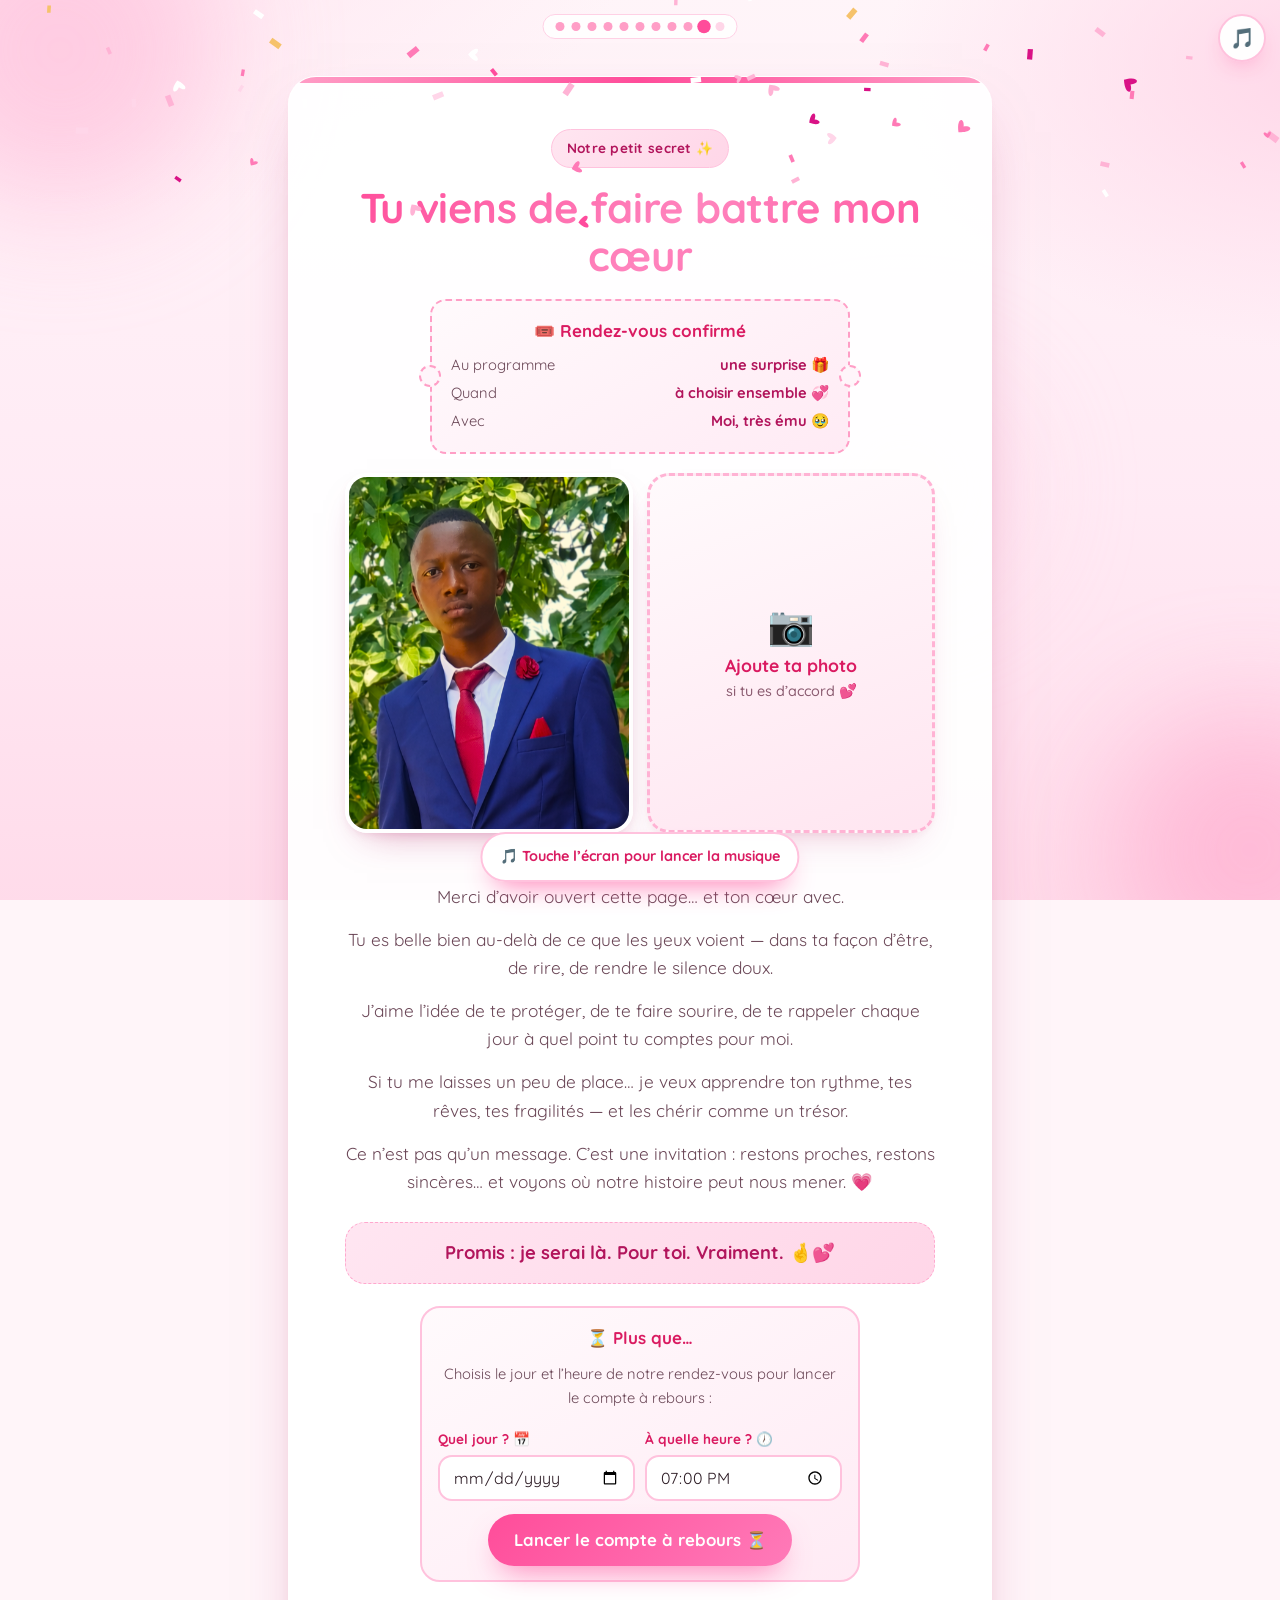
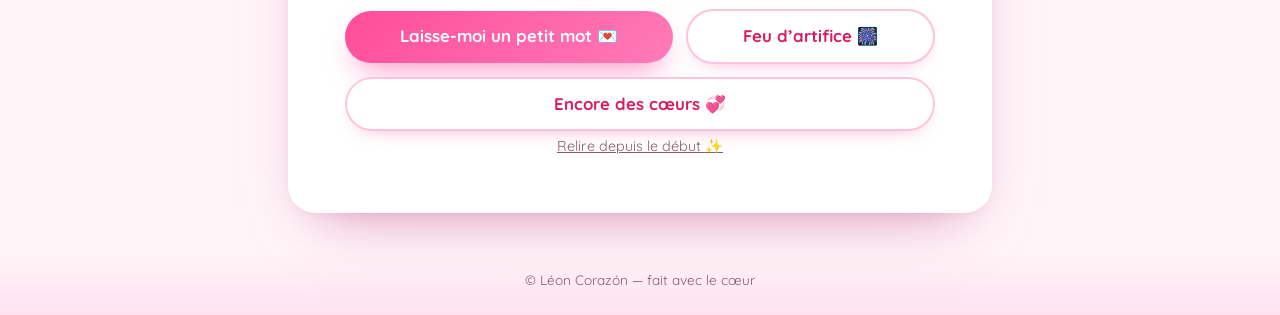
==== page10.html @ 274fb2fc "11 pages et animations" ====
<!DOCTYPE html>
<html lang="fr">

<head>
  <meta charset="UTF-8" />
  <meta name="viewport" content="width=device-width, initial-scale=1, viewport-fit=cover" />
  <meta name="theme-color" content="#ff4f9a" />
  <meta name="description" content="Merci d’être toi… et de me laisser te dire tout ça." />
  <title>Rien que pour toi</title>

  <link rel="icon"
    href="data:image/svg+xml,<svg xmlns=%22http://www.w3.org/2000/svg%22 viewBox=%220 0 100 100%22><text y=%22.9em%22 font-size=%2290%22>💗</text></svg>" />

  <link rel="preconnect" href="https://fonts.googleapis.com" />
  <link rel="preconnect" href="https://fonts.gstatic.com" crossorigin />
  <link href="https://fonts.googleapis.com/css2?family=Dancing+Script:wght@600;700&family=Quicksand:wght@400;500;600;700&display=swap"
    rel="stylesheet" />

  <link rel="stylesheet" href="css/style.css" />
  <script src="js/config.js"></script>
</head>

<body class="page page--final" data-page="final" data-step="10" data-steps="11" data-fx="balloons,petals">

  <audio id="pageMusic" src="assets/musique3.mp3" loop preload="auto"></audio>
  <button type="button" class="music-toggle" id="musicToggle" aria-pressed="false"
    aria-label="Activer la musique">🎵</button>

  <div class="bg-decor" aria-hidden="true">
    <span class="blob blob--1"></span>
    <span class="blob blob--2"></span>
    <span class="blob blob--3"></span>
  </div>

  <div class="hearts-layer" id="heartsLayer" aria-hidden="true"></div>

  <main class="stage">
    <section class="card card--final" aria-labelledby="main-title">

      <span class="badge">Notre petit secret ✨</span>

      <h1 class="title" id="main-title">Tu viens de faire battre mon cœur</h1>

      <div class="ticket reveal" aria-label="Récapitulatif de notre rendez-vous">
        <p class="ticket__head">🎟️ Rendez-vous confirmé</p>
        <p class="ticket__row"><span>Au programme</span><strong id="ticketKind">une surprise 🎁</strong></p>
        <p class="ticket__row"><span>Quand</span><strong id="ticketWhen">à choisir ensemble 💞</strong></p>
        <p class="ticket__row"><span>Avec</span><strong>Moi, très ému 🥹</strong></p>
      </div>

      <div class="photo-gallery">
        <img src="assets/photo.png" alt="Un souvenir de nous deux" class="photo" />

        <div class="photo-slot" id="herPhotoSlot">
          <img id="herPhotoPreview" class="photo photo-slot__preview" alt="Ta photo" hidden />
          <button type="button" class="photo-slot__btn" id="herPhotoLabel">
            <span class="photo-slot__icon" aria-hidden="true">📷</span>
            <span class="photo-slot__text">Ajoute ta photo</span>
            <span class="photo-slot__hint">si tu es d’accord 💕</span>
          </button>
          <button type="button" class="photo-slot__change" id="herPhotoChange" hidden>
            Changer la photo
          </button>
          <input type="file" id="herPhotoInput" class="photo-slot__input" accept="image/*"
            aria-label="Ajouter ta photo" />
        </div>
      </div>

      <p class="lead reveal">Merci d’avoir ouvert cette page… et ton cœur avec.</p>
      <p class="lead reveal">
        Tu es belle bien au-delà de ce que les yeux voient — dans ta façon d’être,
        de rire, de rendre le silence doux.
      </p>
      <p class="lead reveal">
        J’aime l’idée de te protéger, de te faire sourire, de te rappeler
        chaque jour à quel point tu comptes pour moi.
      </p>
      <p class="lead reveal">
        Si tu me laisses un peu de place… je veux apprendre ton rythme,
        tes rêves, tes fragilités — et les chérir comme un trésor.
      </p>
      <p class="lead reveal">
        Ce n’est pas qu’un message. C’est une invitation : restons proches,
        restons sincères… et voyons où notre histoire peut nous mener. 💗
      </p>

      <p class="promise reveal">Promis : je serai là. Pour toi. Vraiment. 🤞💕</p>

      <div class="countdown reveal" id="countdown" aria-label="Compte à rebours jusqu’à notre rendez-vous">
        <p class="countdown__title">⏳ Plus que…</p>
        <div class="countdown__grid" id="countdownGrid" hidden>
          <div class="countdown__cell"><strong id="cdDays">0</strong><span>jours</span></div>
          <div class="countdown__cell"><strong id="cdHours">0</strong><span>heures</span></div>
          <div class="countdown__cell"><strong id="cdMinutes">0</strong><span>minutes</span></div>
          <div class="countdown__cell"><strong id="cdSeconds">0</strong><span>secondes</span></div>
        </div>
        <p class="countdown__done" id="countdownDone" hidden>C’est aujourd’hui… 💞</p>
        <div class="countdown__setup" id="countdownSetup" hidden>
          <p>Choisis le jour et l’heure de notre rendez-vous pour lancer le compte à rebours :</p>
          <div class="poster__when">
            <label class="field"><span>Quel jour ? 📅</span><input type="date" id="cdDateInput" /></label>
            <label class="field"><span>À quelle heure ? 🕖</span><input type="time" id="cdTimeInput" value="19:00" /></label>
          </div>
          <button type="button" class="btn btn--primary" id="cdStart">Lancer le compte à rebours ⏳</button>
        </div>
        <button type="button" class="countdown__edit" id="cdEdit" hidden>Changer la date</button>
      </div>

      <div class="actions">
        <a class="btn btn--primary btn--pulse" href="page11.html">Laisse-moi un petit mot 💌</a>
        <button type="button" class="btn btn--ghost" id="fireworksBtn">Feu d’artifice 🎆</button>
        <button type="button" class="btn btn--ghost" id="moreLove">Encore des cœurs 💞</button>
      </div>
      <p class="lead"><a class="link-soft" href="index.html">Relire depuis le début ✨</a></p>

    </section>
  </main>

  <footer class="site-footer">
    <p>© Léon Corazón — fait avec le cœur</p>
  </footer>

  <div class="page-veil" aria-hidden="true"></div>

  <script src="js/script.js"></script>
</body>

</html>
---- css/style.css ----
/* ==========================================================================
   Mini-site de salutation romantique — feuille de style principale
   Thème : rose / pink 💗 — responsive mobile / tablette / PC
   ========================================================================== */

/* --------------------------------------------------------------------------
   1. Variables
   -------------------------------------------------------------------------- */

:root {
  --hue: 333;
  --pink: hsl(calc(var(--hue) + 1) 100% 65%);
  --pink-dark: hsl(calc(var(--hue) + 5) 78% 48%);
  --pink-deep: hsl(var(--hue) 79% 39%);
  --pink-light: hsl(calc(var(--hue) + 1) 100% 92%);
  --pink-soft: hsl(calc(var(--hue) + 3) 100% 98%);
  --white: #ffffff;

  --text: hsl(calc(var(--hue) - 3) 23% 14%);
  --text-soft: hsl(var(--hue) 20% 35%);
  --text-muted: hsl(var(--hue) 21% 45%);

  --radius-lg: 28px;
  --radius-md: 20px;
  --radius-pill: 999px;

  --shadow-card:
    0 26px 60px -30px hsl(calc(var(--hue) - 1) 64% 43% / 0.55),
    0 6px 20px -12px hsl(calc(var(--hue) - 1) 64% 43% / 0.22);
  --shadow-btn: 0 14px 30px -12px hsl(calc(var(--hue) + 1) 100% 65% / 0.75);
  --shadow-btn-hover: 0 20px 38px -14px hsl(calc(var(--hue) + 1) 100% 65% / 0.85);

  --font: "Quicksand", ui-rounded, "Segoe UI", system-ui, -apple-system,
    "Helvetica Neue", Arial, sans-serif;
}

/* --------------------------------------------------------------------------
   2. Remise à zéro
   -------------------------------------------------------------------------- */

*,
*::before,
*::after {
  box-sizing: border-box;
}

html {
  -webkit-text-size-adjust: 100%;
}

body {
  margin: 0;
  min-height: 100vh;
  min-height: 100dvh;
  display: flex;
  flex-direction: column;
  font-family: var(--font);
  font-size: 16px;
  line-height: 1.65;
  color: var(--text);
  background-color: var(--pink-soft);
  background-image:
    radial-gradient(900px 500px at 8% -10%, hsl(calc(var(--hue) + 1) 100% 95%) 0%, hsl(calc(var(--hue) + 1) 100% 95% / 0) 60%),
    radial-gradient(800px 480px at 105% 8%, hsl(calc(var(--hue) + 1) 100% 92%) 0%, hsl(calc(var(--hue) + 1) 100% 92% / 0) 58%),
    linear-gradient(180deg, hsl(calc(var(--hue) + 3) 100% 98%) 0%, hsl(calc(var(--hue) - 2) 100% 96%) 55%, hsl(calc(var(--hue) + 2) 100% 93%) 100%);
  background-attachment: fixed;
  overflow-x: hidden;
  -webkit-font-smoothing: antialiased;
  -moz-osx-font-smoothing: grayscale;
}

/* --------------------------------------------------------------------------
   3. Décor de fond (blobs roses flous)
   -------------------------------------------------------------------------- */

.bg-decor {
  position: fixed;
  inset: 0;
  z-index: 0;
  overflow: hidden;
  pointer-events: none;
}

.blob {
  position: absolute;
  border-radius: 50%;
  filter: blur(60px);
  opacity: 0.55;
}

.blob--1 {
  width: 320px;
  height: 320px;
  top: -110px;
  left: -100px;
  background: hsl(calc(var(--hue) + 1) 100% 85%);
  animation: blobFloat 15s ease-in-out infinite;
}

.blob--2 {
  width: 280px;
  height: 280px;
  right: -110px;
  bottom: -90px;
  background: hsl(calc(var(--hue) + 2) 100% 81%);
  animation: blobFloat 19s ease-in-out infinite reverse;
}

.blob--3 {
  width: 220px;
  height: 220px;
  top: 42%;
  left: 62%;
  background: hsl(calc(var(--hue) + 1) 100% 92%);
  animation: blobFloat 24s ease-in-out infinite;
}

@keyframes blobFloat {
  0%,
  100% {
    transform: translate3d(0, 0, 0) scale(1);
  }
  50% {
    transform: translate3d(24px, -34px, 0) scale(1.08);
  }
}

/* --------------------------------------------------------------------------
   4. Mise en page générale
   -------------------------------------------------------------------------- */

.stage {
  position: relative;
  z-index: 1;
  flex: 1 0 auto;
  width: 100%;
  max-width: 760px;
  margin: 0 auto;
  padding:
    clamp(18px, 4.5vw, 48px)
    clamp(14px, 4vw, 28px)
    clamp(20px, 4vw, 40px);
  display: flex;
  flex-direction: column;
  justify-content: center;
}

/* --------------------------------------------------------------------------
   5. Carte
   -------------------------------------------------------------------------- */

.card {
  position: relative;
  background: rgba(255, 255, 255, 0.94);
  border: 1px solid rgba(255, 255, 255, 0.9);
  border-radius: var(--radius-lg);
  box-shadow: var(--shadow-card);
  padding: clamp(22px, 5.5vw, 46px);
  text-align: center;
  animation: cardIn 0.75s cubic-bezier(0.22, 0.9, 0.28, 1) both;
  overflow: hidden;
}

.card::before {
  content: "";
  position: absolute;
  inset: 0 0 auto 0;
  height: 6px;
  background: linear-gradient(90deg, hsl(calc(var(--hue) + 2) 100% 81%), hsl(calc(var(--hue) + 1) 100% 65%) 50%, hsl(calc(var(--hue) + 2) 100% 81%));
}

@keyframes cardIn {
  from {
    opacity: 0;
    transform: translateY(26px) scale(0.97);
  }
  to {
    opacity: 1;
    transform: translateY(0) scale(1);
  }
}

/* --------------------------------------------------------------------------
   6. Typographie
   -------------------------------------------------------------------------- */

.badge {
  display: inline-flex;
  align-items: center;
  gap: 0.4rem;
  padding: 0.45rem 0.95rem;
  border-radius: var(--radius-pill);
  background: linear-gradient(135deg, hsl(calc(var(--hue) + 1) 100% 95%), hsl(calc(var(--hue) + 1) 100% 92%));
  border: 1px solid hsl(var(--hue) 100% 88%);
  color: var(--pink-deep);
  font-size: clamp(0.74rem, 2.4vw, 0.85rem);
  font-weight: 700;
  letter-spacing: 0.02em;
}

.title {
  margin: 1rem 0 0.75rem;
  font-size: clamp(1.65rem, 6.2vw, 2.6rem);
  line-height: 1.15;
  font-weight: 700;
  letter-spacing: -0.01em;
  color: var(--pink);
}

@supports ((-webkit-background-clip: text) or (background-clip: text)) {
  .title {
    background: linear-gradient(135deg, hsl(calc(var(--hue) + 1) 100% 65%) 0%, hsl(calc(var(--hue) - 1) 100% 76%) 55%, hsl(calc(var(--hue) + 1) 100% 65%) 100%);
    -webkit-background-clip: text;
    background-clip: text;
    -webkit-text-fill-color: transparent;
    color: transparent;
  }
}

.lead {
  margin: 0 0 0.9rem;
  font-size: clamp(0.98rem, 2.8vw, 1.08rem);
  color: var(--text-soft);
}

.lead:last-child {
  margin-bottom: 0;
}

.lead--strong {
  margin-top: 1.4rem;
  font-weight: 700;
  color: var(--pink-deep);
}

/* --------------------------------------------------------------------------
   7. Blocs de contenu (blague & excuses)
   -------------------------------------------------------------------------- */

.joke,
.apology {
  margin: 1.4rem 0 0;
  padding: clamp(16px, 4vw, 24px);
  border-radius: var(--radius-md);
  text-align: left;
}

.joke {
  background: linear-gradient(150deg, hsl(calc(var(--hue) + 1) 100% 99%), hsl(calc(var(--hue) - 1) 100% 97%));
  border: 1px dashed hsl(calc(var(--hue) + 1) 100% 85%);
}

.joke p,
.apology p {
  margin: 0 0 0.7rem;
  color: var(--text-soft);
  font-size: clamp(0.95rem, 2.7vw, 1.03rem);
}

.joke p:last-child,
.apology p:last-child {
  margin-bottom: 0;
}

.joke .punchline {
  font-weight: 700;
  color: var(--pink-dark);
}

.apology {
  background: linear-gradient(160deg, hsl(calc(var(--hue) + 1) 100% 99%), hsl(calc(var(--hue) - 1) 100% 97%));
  border: 1px solid hsl(var(--hue) 100% 93%);
}

.apology .apology__sorry {
  margin: 0.4rem 0 0.9rem;
  font-size: clamp(1.4rem, 6vw, 1.8rem);
  font-weight: 700;
  line-height: 1.2;
  text-align: center;
  color: var(--pink-dark);
}

.promise {
  margin: 1.6rem 0 0.4rem;
  padding: 0.9rem 1.1rem;
  border-radius: var(--radius-md);
  background: linear-gradient(135deg, hsl(calc(var(--hue) - 1) 100% 95%), hsl(calc(var(--hue) + 1) 100% 92%));
  border: 1px dashed hsl(calc(var(--hue) + 1) 100% 83%);
  color: var(--pink-deep);
  font-weight: 700;
  font-size: clamp(1rem, 3.4vw, 1.15rem);
}

/* --------------------------------------------------------------------------
   8. Boutons
   -------------------------------------------------------------------------- */

.actions {
  display: flex;
  flex-wrap: wrap;
  gap: 0.8rem;
  justify-content: center;
  align-items: center;
  margin-top: 1.7rem;
}

.btn {
  appearance: none;
  border: 0;
  cursor: pointer;
  font-family: inherit;
  font-weight: 700;
  font-size: clamp(0.98rem, 2.8vw, 1.05rem);
  line-height: 1.2;
  padding: 0.95rem 1.6rem;
  min-height: 52px;
  border-radius: var(--radius-pill);
  display: inline-flex;
  align-items: center;
  justify-content: center;
  gap: 0.5rem;
  text-align: center;
  text-decoration: none;
  transition:
    transform 0.25s ease,
    box-shadow 0.25s ease,
    background-color 0.25s ease,
    color 0.25s ease,
    border-color 0.25s ease;
  -webkit-tap-highlight-color: transparent;
  touch-action: manipulation;
}

.actions .btn {
  flex: 1 1 auto;
  min-width: 170px;
}

.btn--primary {
  background: linear-gradient(135deg, hsl(calc(var(--hue) + 1) 100% 65%), hsl(calc(var(--hue) - 1) 100% 74%));
  color: var(--white);
  box-shadow: var(--shadow-btn);
}

.btn--primary:hover,
.btn--primary:focus-visible {
  transform: translateY(-2px);
  box-shadow: var(--shadow-btn-hover);
}

.btn--primary:active {
  transform: translateY(1px) scale(0.98);
}

.btn--primary.is-success {
  background: linear-gradient(135deg, hsl(var(--hue) 100% 59%), hsl(var(--hue) 100% 72%));
  animation: successPop 0.55s cubic-bezier(0.34, 1.56, 0.64, 1);
}

@keyframes successPop {
  0% {
    transform: scale(1);
  }
  45% {
    transform: scale(1.12);
  }
  100% {
    transform: scale(1);
  }
}

.btn--ghost {
  background: var(--white);
  color: var(--pink-dark);
  border: 2px solid hsl(var(--hue) 100% 88%);
  box-shadow: 0 8px 22px -16px hsl(calc(var(--hue) + 1) 100% 65% / 0.9);
}

.btn--ghost:hover,
.btn--ghost:focus-visible {
  transform: translateY(-2px);
  border-color: var(--pink);
  background: hsl(calc(var(--hue) - 9) 100% 99%);
}

.btn--ghost:active {
  transform: translateY(1px) scale(0.98);
}

/* Bouton « Non » en fuite */
.btn--reject.is-floating {
  position: fixed;
  z-index: 90;
  margin: 0;
  max-width: calc(100vw - 28px);
  transition:
    left 0.34s cubic-bezier(0.34, 1.35, 0.5, 1),
    top 0.34s cubic-bezier(0.34, 1.35, 0.5, 1),
    transform 0.34s ease,
    opacity 0.3s ease,
    background-color 0.25s ease,
    border-color 0.25s ease,
    color 0.25s ease;
  will-change: left, top, transform;
}

/* Espaceur qui conserve la place du bouton « Non » */
.btn-spacer {
  display: block;
  flex: 0 0 auto;
  pointer-events: none;
}

/* Focus accessible */
:focus-visible {
  outline: 3px solid hsl(calc(var(--hue) + 1) 100% 65%);
  outline-offset: 3px;
}

/* --------------------------------------------------------------------------
   9. Message de retour (bouton Non)
   -------------------------------------------------------------------------- */

.feedback {
  margin: 1.1rem 0 0;
  min-height: 1.6em;
  font-weight: 700;
  font-size: clamp(0.95rem, 2.8vw, 1.05rem);
  color: var(--pink-dark);
  opacity: 0;
  transform: translateY(-6px);
  transition: opacity 0.32s ease, transform 0.32s ease;
}

.feedback.is-visible {
  opacity: 1;
  transform: translateY(0);
}

/* --------------------------------------------------------------------------
   10. Cœurs flottants
   -------------------------------------------------------------------------- */

.hearts-layer {
  position: fixed;
  inset: 0;
  z-index: 70;
  overflow: hidden;
  pointer-events: none;
}

.heart {
  position: absolute;
  bottom: -60px;
  line-height: 1;
  animation-name: heartRise;
  animation-timing-function: linear;
  animation-fill-mode: forwards;
  will-change: transform, opacity;
}

@keyframes heartRise {
  0% {
    opacity: 0;
    transform: translateY(0) scale(0.5) rotate(0deg);
  }
  12% {
    opacity: 1;
  }
  80% {
    opacity: 0.9;
  }
  100% {
    opacity: 0;
    transform: translateY(-112vh) scale(1.25) rotate(28deg);
  }
}

/* --------------------------------------------------------------------------
   11. Apparition progressive (page finale)
   -------------------------------------------------------------------------- */

.reveal {
  opacity: 0;
  animation: revealUp 0.75s cubic-bezier(0.22, 0.9, 0.28, 1) forwards;
}

@keyframes revealUp {
  from {
    opacity: 0;
    transform: translateY(16px);
  }
  to {
    opacity: 1;
    transform: translateY(0);
  }
}

/* --------------------------------------------------------------------------
   12. Voile de transition entre les pages
   -------------------------------------------------------------------------- */

.page-veil {
  position: fixed;
  inset: 0;
  z-index: 200;
  pointer-events: none;
  background: linear-gradient(180deg, hsl(calc(var(--hue) + 3) 100% 98%) 0%, hsl(calc(var(--hue) + 1) 100% 92%) 100%);
  opacity: 1;
  animation: veilOut 0.55s ease 0.05s forwards;
}

.page-veil.is-ready {
  animation: none;
  opacity: 0;
  transition: opacity 0.4s ease;
}

.page-veil.is-ready.is-active {
  opacity: 1;
}

@keyframes veilOut {
  from {
    opacity: 1;
  }
  to {
    opacity: 0;
  }
}

/* --------------------------------------------------------------------------
   13. Pied de page
   -------------------------------------------------------------------------- */

.site-footer {
  position: relative;
  z-index: 1;
  flex-shrink: 0;
  padding:
    1.1rem
    clamp(12px, 4vw, 24px)
    calc(1.5rem + env(safe-area-inset-bottom, 0px));
  text-align: center;
  font-size: clamp(0.68rem, 3vw, 0.85rem);
  line-height: 1.5;
  color: var(--text-muted);
  background: linear-gradient(180deg, hsl(calc(var(--hue) + 1) 100% 92% / 0) 0%, hsl(calc(var(--hue) + 1) 100% 92% / 0.65) 100%);
}

.site-footer p {
  margin: 0;
  overflow-wrap: break-word;
}

/* --------------------------------------------------------------------------
   14. Responsive
   -------------------------------------------------------------------------- */

@media (min-width: 768px) {
  body {
    font-size: 17px;
  }
}

@media (min-width: 1024px) {
  .card {
    padding: 52px 56px;
  }
}

@media (max-width: 380px) {
  .actions .btn {
    min-width: 100%;
    padding-left: 1rem;
    padding-right: 1rem;
  }
}

/* --------------------------------------------------------------------------
   15. Accessibilité : réduction des animations
   -------------------------------------------------------------------------- */

@media (prefers-reduced-motion: reduce) {
  *,
  *::before,
  *::after {
    animation-duration: 0.001ms !important;
    animation-iteration-count: 1 !important;
    transition-duration: 0.001ms !important;
    scroll-behavior: auto !important;
  }

  .reveal {
    opacity: 1;
  }
}
.photo {
    display: block;
    width: min(100%, 320px);
    margin: 0 auto 1.5rem;
    border-radius: 24px;
    box-shadow: 0 20px 40px -22px hsl(calc(var(--hue) - 1) 64% 43% / 0.6);
}
/* --------------------------------------------------------------------------
   16. Galerie de photos (page finale)
   -------------------------------------------------------------------------- */

.photo-gallery {
  display: grid;
  grid-template-columns: 1fr;
  gap: 14px;
  margin: 1.2rem 0 1.6rem;
  justify-items: center;
}

.photo {
  display: block;
  width: 100%;
  max-width: 320px;
  aspect-ratio: 4 / 5;
  object-fit: cover;
  border-radius: 22px;
  border: 4px solid var(--white);
  box-shadow:
    0 18px 36px -22px hsl(calc(var(--hue) - 1) 64% 43% / 0.55),
    0 4px 12px -6px hsl(calc(var(--hue) - 1) 64% 43% / 0.25);
  transition: transform 0.35s ease, box-shadow 0.35s ease;
}

.photo:hover {
  transform: translateY(-4px) scale(1.02);
  box-shadow:
    0 26px 48px -22px hsl(calc(var(--hue) - 1) 64% 43% / 0.65),
    0 6px 16px -6px hsl(calc(var(--hue) - 1) 64% 43% / 0.3);
}

/* Deux photos côte à côte sur écran moyen et plus */
@media (min-width: 560px) {
  .photo-gallery {
    grid-template-columns: 1fr 1fr;
  }
}

/* Sur petits mobiles, on réduit un peu la taille */
@media (max-width: 380px) {
  .photo {
    max-width: 260px;
    border-radius: 18px;
  }
}
/* --------------------------------------------------------------------------
   16. Bouton musique flottant (toutes les pages)
   -------------------------------------------------------------------------- */

.music-toggle {
  position: fixed;
  top: max(14px, env(safe-area-inset-top, 0px) + 8px);
  right: max(14px, env(safe-area-inset-right, 0px) + 8px);
  z-index: 100;

  width: 48px;
  height: 48px;
  min-width: 48px;
  min-height: 48px;
  padding: 0;

  border-radius: 50%;
  background: rgba(255, 255, 255, 0.95);
  border: 2px solid hsl(var(--hue) 100% 88%);
  color: var(--pink-dark);
  font-size: 1.25rem;
  line-height: 1;

  display: inline-flex;
  align-items: center;
  justify-content: center;

  cursor: pointer;
  box-shadow: 0 10px 24px -14px hsl(calc(var(--hue) + 1) 100% 65% / 0.9);
  transition:
    transform 0.25s ease,
    box-shadow 0.25s ease,
    background-color 0.25s ease,
    border-color 0.25s ease,
    color 0.25s ease;

  -webkit-tap-highlight-color: transparent;
  touch-action: manipulation;
}

.music-toggle:hover,
.music-toggle:focus-visible {
  transform: scale(1.08);
  box-shadow: 0 14px 28px -14px hsl(calc(var(--hue) + 1) 100% 65% / 1);
  background: #fff;
}

.music-toggle:active {
  transform: scale(0.96);
}

.music-toggle[aria-pressed="true"] {
  background: linear-gradient(135deg, hsl(calc(var(--hue) + 1) 100% 65%), hsl(calc(var(--hue) - 1) 100% 74%));
  border-color: hsl(calc(var(--hue) + 1) 100% 65%);
  color: #fff;
}

/* --------------------------------------------------------------------------
   17. Galerie de photos (page finale)
   -------------------------------------------------------------------------- */

.photo-gallery {
  display: grid;
  grid-template-columns: 1fr;
  gap: 14px;
  margin: 1.2rem 0 1.6rem;
  justify-items: center;
}

.photo {
  display: block;
  width: 100%;
  max-width: 320px;
  aspect-ratio: 4 / 5;
  object-fit: cover;
  border-radius: 22px;
  border: 4px solid var(--white);
  box-shadow:
    0 18px 36px -22px hsl(calc(var(--hue) - 1) 64% 43% / 0.55),
    0 4px 12px -6px hsl(calc(var(--hue) - 1) 64% 43% / 0.25);
  transition: transform 0.35s ease, box-shadow 0.35s ease;
}

.photo:hover {
  transform: translateY(-4px) scale(1.02);
  box-shadow:
    0 26px 48px -22px hsl(calc(var(--hue) - 1) 64% 43% / 0.65),
    0 6px 16px -6px hsl(calc(var(--hue) - 1) 64% 43% / 0.3);
}

@media (min-width: 560px) {
  .photo-gallery {
    grid-template-columns: 1fr 1fr;
  }
}

@media (max-width: 380px) {
  .photo {
    max-width: 260px;
    border-radius: 18px;
  }
}

/* --------------------------------------------------------------------------
   18. Emplacement pour sa photo (upload)
   -------------------------------------------------------------------------- */

.photo-slot {
  position: relative;
  width: 100%;
  max-width: 320px;
  aspect-ratio: 4 / 5;
  border-radius: 22px;
  border: 3px dashed hsl(calc(var(--hue) + 1) 100% 85%);
  background:
    linear-gradient(160deg, hsl(calc(var(--hue) + 1) 100% 99%) 0%, hsl(calc(var(--hue) + 1) 100% 95%) 100%);
  box-shadow:
    0 18px 36px -22px hsl(calc(var(--hue) - 1) 64% 43% / 0.35),
    0 4px 12px -6px hsl(calc(var(--hue) - 1) 64% 43% / 0.15);
  overflow: hidden;
  display: flex;
  align-items: center;
  justify-content: center;
  transition: border-color 0.3s ease, box-shadow 0.3s ease, transform 0.3s ease;
}

.photo-slot:hover {
  border-color: var(--pink);
  transform: translateY(-2px);
  box-shadow:
    0 22px 40px -22px hsl(calc(var(--hue) - 1) 64% 43% / 0.5),
    0 6px 14px -6px hsl(calc(var(--hue) - 1) 64% 43% / 0.22);
}

.photo-slot.has-photo {
  border-style: solid;
  border-width: 4px;
  border-color: var(--white);
  background: transparent;
}

.photo-slot.has-photo .photo-slot__btn {
  display: none;
}

.photo-slot__btn[hidden],
.photo-slot__change[hidden],
.photo-slot__preview[hidden] {
  display: none !important;
}

.photo-slot__input {
  position: absolute;
  inset: 0;
  z-index: 5;
  width: 100%;
  height: 100%;
  margin: 0;
  padding: 0;
  opacity: 0;
  cursor: pointer;
  border: 0;
  font-size: 0;
}

.photo-slot.has-photo .photo-slot__input {
  pointer-events: none;
}

.photo-slot__btn {
  display: flex;
  flex-direction: column;
  align-items: center;
  justify-content: center;
  gap: 0.35rem;
  width: 100%;
  height: 100%;
  padding: 1.25rem;
  margin: 0;
  border: 0;
  background: transparent;
  cursor: pointer;
  text-align: center;
  color: var(--pink-dark);
  font-family: var(--font);
  -webkit-tap-highlight-color: transparent;
  touch-action: manipulation;
  position: relative;
  z-index: 1;
}

.photo-slot__icon {
  font-size: clamp(1.8rem, 5vw, 2.4rem);
  line-height: 1;
  margin-bottom: 0.25rem;
}

.photo-slot__text {
  font-weight: 700;
  font-size: clamp(0.95rem, 2.8vw, 1.1rem);
}

.photo-slot__hint {
  font-size: clamp(0.78rem, 2.2vw, 0.9rem);
  color: var(--text-muted);
  font-weight: 500;
}

.photo-slot__preview {
  position: absolute;
  inset: 0;
  z-index: 2;
  width: 100%;
  height: 100%;
  max-width: none;
  border: none;
  border-radius: 0;
  box-shadow: none;
  object-fit: cover;
}

.photo-slot__preview:hover {
  transform: none;
  box-shadow: none;
}

.photo-slot__change {
  position: absolute;
  left: 50%;
  bottom: 12px;
  transform: translateX(-50%);
  z-index: 6;
  padding: 0.45rem 0.9rem;
  border: none;
  border-radius: var(--radius-pill);
  background: rgba(255, 255, 255, 0.94);
  color: var(--pink-dark);
  font-family: var(--font);
  font-size: 0.82rem;
  font-weight: 700;
  cursor: pointer;
  box-shadow: 0 8px 18px -10px hsl(calc(var(--hue) - 1) 64% 43% / 0.7);
  transition: background-color 0.2s ease, transform 0.2s ease;
  -webkit-tap-highlight-color: transparent;
  touch-action: manipulation;
}

.photo-slot__change:hover,
.photo-slot__change:focus-visible {
  background: #fff;
  transform: translateX(-50%) scale(1.04);
}

@media (max-width: 380px) {
  .photo-slot {
    max-width: 260px;
    border-radius: 18px;
  }
}

/* ==========================================================================
   ===  EXTENSIONS ROMANTIQUES  (pages 3 à 7 + animations globales)  ===
   ========================================================================== */

:root {
  --font-script: "Dancing Script", "Brush Script MT", "Segoe Script", cursive;
  --gold: #f6c26b;
}

[hidden] {
  display: none !important;
}

/* --------------------------------------------------------------------------
   19. Indicateur de progression (petits cœurs en haut)
   -------------------------------------------------------------------------- */

.steps {
  position: fixed;
  top: max(14px, env(safe-area-inset-top, 0px) + 8px);
  left: 50%;
  transform: translateX(-50%);
  z-index: 100;
  display: flex;
  gap: 7px;
  align-items: center;
  padding: 7px 12px;
  border-radius: var(--radius-pill);
  background: rgba(255, 255, 255, 0.85);
  border: 1px solid hsl(calc(var(--hue) + 1) 100% 91%);
  box-shadow: 0 8px 20px -14px hsl(calc(var(--hue) + 1) 100% 65% / 0.9);
  pointer-events: none;
}

.steps__dot {
  width: 9px;
  height: 9px;
  border-radius: 50%;
  background: hsl(calc(var(--hue) + 1) 100% 92%);
  transition: transform 0.3s ease, background-color 0.3s ease;
}

.steps__dot.is-done {
  background: hsl(calc(var(--hue) + 2) 100% 81%);
}

.steps__dot.is-current {
  background: var(--pink);
  transform: scale(1.5);
  animation: dotBeat 1.4s ease-in-out infinite;
}

@keyframes dotBeat {
  0%, 100% { box-shadow: 0 0 0 0 hsl(calc(var(--hue) + 1) 100% 65% / 0.55); }
  50% { box-shadow: 0 0 0 6px hsl(calc(var(--hue) + 1) 100% 65% / 0); }
}

/* --------------------------------------------------------------------------
   20. Effets d’ambiance : pétales, étoiles, lucioles, ballons, étincelles
   -------------------------------------------------------------------------- */

.fx-layer {
  position: fixed;
  inset: 0;
  z-index: 60;
  overflow: hidden;
  pointer-events: none;
}

/* Pétales de rose */
.petal {
  position: absolute;
  top: -40px;
  width: var(--s, 14px);
  height: calc(var(--s, 14px) * 1.25);
  border-radius: 150% 0 150% 0;
  background: linear-gradient(135deg, hsl(calc(var(--hue) - 1) 100% 74%) 0%, hsl(var(--hue) 100% 59%) 100%);
  opacity: 0;
  animation: petalFall var(--d, 9s) linear forwards;
  will-change: transform, opacity;
}

@keyframes petalFall {
  0% {
    opacity: 0;
    transform: translate3d(0, 0, 0) rotate(0deg) rotateY(0deg);
  }
  10% { opacity: 0.9; }
  50% {
    transform: translate3d(calc(var(--x, 60px) * 0.5), 55vh, 0) rotate(180deg) rotateY(180deg);
  }
  90% { opacity: 0.8; }
  100% {
    opacity: 0;
    transform: translate3d(var(--x, 60px), 108vh, 0) rotate(380deg) rotateY(360deg);
  }
}

/* Étoiles scintillantes */
.star {
  position: absolute;
  color: var(--c, hsl(calc(var(--hue) + 1) 100% 85%));
  font-size: var(--s, 14px);
  line-height: 1;
  opacity: 0;
  animation: twinkle var(--d, 3s) ease-in-out var(--delay, 0s) infinite;
  text-shadow: 0 0 8px currentColor;
}

@keyframes twinkle {
  0%, 100% { opacity: 0; transform: scale(0.4) rotate(0deg); }
  50% { opacity: 0.95; transform: scale(1.1) rotate(35deg); }
}

.shooting-star {
  position: absolute;
  top: var(--y, 10vh);
  left: var(--x, 70vw);
  width: 110px;
  height: 2px;
  border-radius: 2px;
  background: linear-gradient(90deg, rgba(255, 255, 255, 0), #fff 40%, hsl(calc(var(--hue) + 2) 100% 81%));
  box-shadow: 0 0 10px 2px hsl(calc(var(--hue) + 2) 100% 81% / 0.8);
  opacity: 0;
  transform: rotate(-30deg);
  animation: shoot 1.3s ease-out forwards;
}

@keyframes shoot {
  0% { opacity: 0; transform: translate(0, 0) rotate(-30deg); }
  15% { opacity: 1; }
  100% { opacity: 0; transform: translate(-260px, 150px) rotate(-30deg); }
}

/* Lucioles */
.firefly {
  position: absolute;
  left: var(--x, 50vw);
  top: var(--y, 50vh);
  width: var(--s, 7px);
  height: var(--s, 7px);
  border-radius: 50%;
  background: radial-gradient(circle, #fff7c2 0%, #ffd27a 45%, rgba(255, 210, 122, 0) 72%);
  box-shadow: 0 0 14px 5px rgba(255, 196, 96, 0.55);
  opacity: 0;
  animation:
    fireflyDrift var(--d, 12s) ease-in-out var(--delay, 0s) infinite,
    fireflyBlink 3.2s ease-in-out var(--delay, 0s) infinite;
}

@keyframes fireflyDrift {
  0%, 100% { transform: translate(0, 0); }
  25% { transform: translate(var(--dx, 40px), calc(var(--dy, -40px) * 0.5)); }
  50% { transform: translate(calc(var(--dx, 40px) * -0.6), var(--dy, -40px)); }
  75% { transform: translate(calc(var(--dx, 40px) * 0.4), calc(var(--dy, -40px) * -0.4)); }
}

@keyframes fireflyBlink {
  0%, 100% { opacity: 0; }
  40%, 60% { opacity: 1; }
}

/* Ballons qui montent */
.balloon {
  position: absolute;
  bottom: -90px;
  line-height: 1;
  opacity: 0;
  animation: balloonUp var(--d, 12s) ease-in forwards;
  will-change: transform, opacity;
}

@keyframes balloonUp {
  0% { opacity: 0; transform: translate3d(0, 0, 0) rotate(-4deg); }
  8% { opacity: 1; }
  25% { transform: translate3d(22px, -30vh, 0) rotate(5deg); }
  50% { transform: translate3d(-22px, -62vh, 0) rotate(-5deg); }
  75% { transform: translate3d(22px, -92vh, 0) rotate(5deg); }
  100% { opacity: 0.9; transform: translate3d(0, -125vh, 0) rotate(-3deg); }
}

/* Étincelles du curseur + mini-cœurs au clic (créés en JS) */
.sparkle,
.burst-bit {
  position: fixed;
  z-index: 150;
  pointer-events: none;
  line-height: 1;
  will-change: transform, opacity;
  user-select: none;
}

.sparkle {
  color: hsl(calc(var(--hue) - 1) 100% 74%);
  text-shadow: 0 0 8px hsl(calc(var(--hue) - 1) 100% 74% / 0.9);
}

/* --------------------------------------------------------------------------
   21. Page 1 — cœur battant
   -------------------------------------------------------------------------- */

.emblem {
  position: relative;
  width: 86px;
  height: 86px;
  margin: 0 auto 0.6rem;
  display: grid;
  place-items: center;
}

.emblem__heart {
  position: relative;
  z-index: 2;
  font-size: 2.6rem;
  line-height: 1;
  animation: heartbeat 1.35s ease-in-out infinite;
  filter: drop-shadow(0 8px 12px hsl(calc(var(--hue) + 1) 100% 65% / 0.45));
}

.emblem__ring {
  position: absolute;
  inset: 12px;
  border-radius: 50%;
  border: 2px solid hsl(calc(var(--hue) + 1) 100% 65% / 0.55);
  animation: ringOut 2.7s ease-out infinite;
}

.emblem__ring--2 {
  animation-delay: 1.35s;
}

@keyframes heartbeat {
  0%, 100% { transform: scale(1); }
  14% { transform: scale(1.22); }
  28% { transform: scale(1); }
  42% { transform: scale(1.14); }
  70% { transform: scale(1); }
}

@keyframes ringOut {
  0% { transform: scale(0.6); opacity: 0.9; }
  100% { transform: scale(1.7); opacity: 0; }
}

/* Bouton principal qui « bat » doucement */
.btn--pulse {
  animation: btnBeat 2s ease-in-out infinite;
}

.btn--pulse:hover,
.btn--pulse:focus-visible {
  animation: none;
}

@keyframes btnBeat {
  0%, 100% { box-shadow: var(--shadow-btn), 0 0 0 0 hsl(calc(var(--hue) + 1) 100% 65% / 0.45); }
  50% { box-shadow: var(--shadow-btn), 0 0 0 12px hsl(calc(var(--hue) + 1) 100% 65% / 0); }
}

/* --------------------------------------------------------------------------
   22. Page 3 — cartes à retourner
   -------------------------------------------------------------------------- */

.flip-grid {
  display: grid;
  grid-template-columns: repeat(2, minmax(0, 1fr));
  gap: clamp(10px, 3vw, 18px);
  margin: 1.4rem 0 1.2rem;
}

@media (min-width: 640px) {
  .flip-grid {
    grid-template-columns: repeat(3, minmax(0, 1fr));
  }
}

.flip {
  appearance: none;
  border: 0;
  padding: 0;
  background: none;
  font-family: inherit;
  cursor: pointer;
  perspective: 900px;
  min-height: clamp(168px, 38vw, 200px);
  opacity: 0;
  animation: revealUp 0.7s cubic-bezier(0.22, 0.9, 0.28, 1) forwards;
  animation-delay: calc(0.25s + var(--i, 0) * 0.12s);
  -webkit-tap-highlight-color: transparent;
  touch-action: manipulation;
}

.flip__inner {
  position: relative;
  display: block;
  width: 100%;
  height: 100%;
  min-height: inherit;
  transform-style: preserve-3d;
  transition: transform 0.75s cubic-bezier(0.3, 1.2, 0.4, 1);
}

.flip.is-flipped .flip__inner {
  transform: rotateY(180deg);
}

.flip:hover .flip__inner {
  transform: translateY(-4px);
}

.flip.is-flipped:hover .flip__inner {
  transform: rotateY(180deg) translateY(-4px);
}

.flip__face {
  position: absolute;
  inset: 0;
  display: flex;
  flex-direction: column;
  align-items: center;
  justify-content: center;
  gap: 0.35rem;
  padding: 0.9rem;
  border-radius: var(--radius-md);
  -webkit-backface-visibility: hidden;
  backface-visibility: hidden;
  text-align: center;
  box-shadow: 0 16px 30px -20px hsl(calc(var(--hue) - 1) 64% 43% / 0.7);
}

.flip__front {
  background: linear-gradient(150deg, hsl(calc(var(--hue) + 1) 100% 99%) 0%, hsl(calc(var(--hue) - 1) 100% 95%) 100%);
  border: 2px solid hsl(var(--hue) 100% 88%);
  color: var(--pink-dark);
}

.flip__back {
  transform: rotateY(180deg);
  background: linear-gradient(150deg, hsl(calc(var(--hue) + 1) 100% 68%) 0%, hsl(var(--hue) 100% 77%) 100%);
  color: #fff;
  border: 2px solid hsl(calc(var(--hue) + 2) 100% 81%);
}

.flip__emoji {
  font-size: clamp(2rem, 8vw, 2.7rem);
  line-height: 1;
  animation: floaty 3s ease-in-out infinite;
}

.flip:nth-child(even) .flip__emoji {
  animation-delay: 1.2s;
}

@keyframes floaty {
  0%, 100% { transform: translateY(0); }
  50% { transform: translateY(-6px); }
}

.flip__label {
  font-weight: 700;
  font-size: clamp(1rem, 3.4vw, 1.15rem);
}

.flip__tap {
  font-size: 0.74rem;
  color: var(--text-muted);
  font-weight: 500;
}

.flip__title {
  font-weight: 700;
  font-size: clamp(0.95rem, 3vw, 1.05rem);
}

.flip__text {
  font-size: clamp(0.8rem, 2.6vw, 0.9rem);
  line-height: 1.45;
  font-weight: 500;
}

.progress {
  height: 8px;
  width: min(100%, 320px);
  margin: 0.4rem auto 0;
  border-radius: var(--radius-pill);
  background: hsl(calc(var(--hue) - 1) 100% 95%);
  overflow: hidden;
}

.progress__bar {
  display: block;
  height: 100%;
  width: 0;
  border-radius: inherit;
  background: linear-gradient(90deg, hsl(calc(var(--hue) + 2) 100% 81%), hsl(calc(var(--hue) + 1) 100% 65%));
  transition: width 0.5s cubic-bezier(0.3, 1.2, 0.4, 1);
}

.progress__text {
  margin: 0.6rem 0 0;
  font-size: 0.9rem;
  font-weight: 700;
  color: var(--text-muted);
}

#reasonNext:not([hidden]),
#letterNext:not([hidden]) {
  animation: revealUp 0.7s cubic-bezier(0.22, 0.9, 0.28, 1) both;
}

/* --------------------------------------------------------------------------
   23. Page 4 — enveloppe + lettre qui s’écrit
   -------------------------------------------------------------------------- */

.env-wrap {
  margin: 0.6rem auto 0.4rem;
  padding-top: 70px;
  max-height: 440px;
  overflow: visible;
  transition: opacity 0.6s ease, max-height 0.8s ease, margin 0.8s ease, padding 0.8s ease, transform 0.8s ease;
}

.env-wrap.is-gone {
  opacity: 0;
  max-height: 0;
  margin: 0;
  padding-top: 0;
  transform: scale(0.85);
  pointer-events: none;
}

.env {
  position: relative;
  display: block;
  width: min(320px, 82vw);
  aspect-ratio: 3 / 2;
  margin: 0 auto;
  padding: 0;
  border: 0;
  background: none;
  cursor: pointer;
  perspective: 900px;
  animation: envBob 3.2s ease-in-out infinite;
  -webkit-tap-highlight-color: transparent;
  filter: drop-shadow(0 18px 18px hsl(calc(var(--hue) - 1) 64% 43% / 0.3));
}

.env.is-open {
  animation: none;
  cursor: default;
  transform: translateY(58px);
  transition: transform 0.5s ease;
}

.env-wrap.is-opening .env-hint {
  opacity: 0;
  animation: none;
  transition: opacity 0.2s ease;
}

@keyframes envBob {
  0%, 100% { transform: translateY(0) rotate(-1deg); }
  50% { transform: translateY(-8px) rotate(1deg); }
}

.env > span {
  position: absolute;
  display: block;
}

.env__back {
  inset: 0;
  background: hsl(calc(var(--hue) + 2) 100% 78%);
  border-radius: 10px;
}

.env__paper {
  z-index: 2;
  left: 7%;
  right: 7%;
  top: 8%;
  height: 84%;
  background:
    repeating-linear-gradient(180deg, transparent 0 17px, hsl(var(--hue) 100% 94%) 17px 18px),
    #fffdf8;
  border-radius: 6px;
  transition: transform 1s cubic-bezier(0.3, 0.8, 0.3, 1) 0.45s;
}

.env__left,
.env__right,
.env__bottom {
  z-index: 3;
  inset: 0;
}

.env__left {
  background: hsl(calc(var(--hue) + 3) 100% 73%);
  clip-path: polygon(0 0, 52% 52%, 0 100%);
  border-radius: 10px 0 0 10px;
}

.env__right {
  background: hsl(calc(var(--hue) + 3) 100% 73%);
  clip-path: polygon(100% 0, 48% 52%, 100% 100%);
  border-radius: 0 10px 10px 0;
}

.env__bottom {
  background: hsl(calc(var(--hue) + 3) 100% 68%);
  clip-path: polygon(0 100%, 50% 42%, 100% 100%);
  border-radius: 0 0 10px 10px;
}

.env__flap {
  z-index: 4;
  left: 0;
  right: 0;
  top: 0;
  height: 58%;
  background: hsl(var(--hue) 100% 81%);
  clip-path: polygon(0 0, 100% 0, 50% 100%);
  transform-origin: top center;
  transition: transform 0.7s ease, z-index 0s linear 0.3s;
}

.env__seal {
  z-index: 5;
  left: 50%;
  top: 50%;
  font-size: 2.1rem;
  line-height: 1;
  transform: translate(-50%, -50%);
  animation: heartbeat 1.4s ease-in-out infinite;
  transition: opacity 0.3s ease;
}

.env.is-open .env__flap {
  transform: rotateX(180deg);
  z-index: 1;
}

.env.is-open .env__paper {
  transform: translateY(-46%);
}

.env.is-open .env__seal {
  opacity: 0;
}

.env-hint {
  margin: 1.1rem 0 0;
  font-weight: 700;
  color: var(--pink-dark);
  animation: floaty 2.4s ease-in-out infinite;
}

/* La lettre */
.letter {
  position: relative;
  margin: 1.5rem auto 0;
  max-width: 560px;
  padding: clamp(20px, 5vw, 34px) clamp(18px, 5vw, 36px);
  text-align: left;
  border-radius: 6px;
  background:
    repeating-linear-gradient(180deg, transparent 0 31px, hsl(var(--hue) 100% 94%) 31px 32px),
    #fffdf8;
  box-shadow:
    0 22px 40px -24px hsl(calc(var(--hue) - 1) 64% 43% / 0.55),
    0 2px 0 #fff inset;
  border-left: 4px solid hsl(var(--hue) 100% 88%);
  cursor: pointer;
  animation: letterIn 0.9s cubic-bezier(0.22, 0.9, 0.28, 1) both;
}

@keyframes letterIn {
  from { opacity: 0; transform: translateY(40px) rotate(-2deg) scale(0.92); }
  to { opacity: 1; transform: translateY(0) rotate(0) scale(1); }
}

.letter__to {
  margin: 0 0 0.6rem;
  font-family: var(--font-script);
  font-size: clamp(1.7rem, 6vw, 2.2rem);
  font-weight: 700;
  line-height: 1.2;
  color: var(--pink-dark);
}

.letter__body p {
  margin: 0 0 0.9rem;
  font-family: var(--font-script);
  font-size: clamp(1.3rem, 4.6vw, 1.6rem);
  line-height: 1.5;
  color: hsl(calc(var(--hue) - 2) 28% 28%);
}

.letter__body .caret::after {
  content: "";
  display: inline-block;
  width: 2px;
  height: 1.05em;
  margin-left: 3px;
  vertical-align: -0.12em;
  background: var(--pink);
  animation: caretBlink 0.8s steps(1) infinite;
}

@keyframes caretBlink {
  50% { opacity: 0; }
}

.letter__sign {
  margin: 0.4rem 0 0;
  text-align: right;
  font-family: var(--font-script);
  font-size: clamp(1.4rem, 5vw, 1.8rem);
  line-height: 1.35;
  color: var(--pink-dark);
  animation: revealUp 0.8s ease both;
}

.letter__skip {
  margin: 0.6rem 0 0;
  text-align: center;
  font-size: 0.75rem;
  color: var(--text-muted);
}

/* --------------------------------------------------------------------------
   24. Page 5 — polaroïds suspendus + visionneuse
   -------------------------------------------------------------------------- */

.polaroids {
  display: flex;
  flex-wrap: wrap;
  justify-content: center;
  gap: clamp(16px, 3vw, 22px);
  margin: 1.6rem 0 1.4rem;
  padding-top: 14px;
}

.polaroid {
  position: relative;
  width: min(180px, 70vw);
  margin: 0;
  padding: 10px 10px 8px;
  background: #fff;
  border-radius: 6px;
  box-shadow:
    0 20px 34px -18px hsl(calc(var(--hue) - 1) 64% 43% / 0.6),
    0 4px 10px -4px rgba(0, 0, 0, 0.12);
  cursor: zoom-in;
  transform-origin: 50% 0;
  opacity: 0;
  animation:
    polaroidDrop 1s cubic-bezier(0.3, 1.4, 0.5, 1) var(--delay, 0s) forwards,
    polaroidSway 5.5s ease-in-out calc(var(--delay, 0s) + 1s) infinite;
  transition: box-shadow 0.3s ease;
  -webkit-tap-highlight-color: transparent;
}

.polaroid:hover,
.polaroid:focus-visible {
  animation-play-state: running, paused;
  box-shadow:
    0 28px 44px -18px hsl(calc(var(--hue) - 1) 64% 43% / 0.75),
    0 4px 10px -4px rgba(0, 0, 0, 0.14);
}

.polaroid img {
  display: block;
  width: 100%;
  aspect-ratio: 4 / 5;
  object-fit: cover;
  object-position: 50% 22%;
  border-radius: 3px;
  background: hsl(calc(var(--hue) - 1) 100% 95%);
}

.polaroid figcaption {
  margin-top: 8px;
  text-align: center;
  font-family: var(--font-script);
  font-size: 1.15rem;
  line-height: 1.2;
  color: hsl(calc(var(--hue) - 2) 28% 28%);
}

.polaroid__pin {
  position: absolute;
  top: -12px;
  left: 50%;
  width: 16px;
  height: 16px;
  margin-left: -8px;
  border-radius: 50%;
  background: radial-gradient(circle at 35% 30%, hsl(calc(var(--hue) + 2) 100% 81%), hsl(calc(var(--hue) + 5) 78% 48%));
  box-shadow: 0 3px 5px rgba(0, 0, 0, 0.3);
}

@keyframes polaroidDrop {
  0% { opacity: 0; transform: translateY(-140px) rotate(calc(var(--r, 0deg) * -3)); }
  60% { opacity: 1; }
  100% { opacity: 1; transform: translateY(0) rotate(var(--r, 0deg)); }
}

@keyframes polaroidSway {
  0%, 100% { opacity: 1; transform: rotate(var(--r, 0deg)); }
  50% { opacity: 1; transform: rotate(calc(var(--r, 0deg) * -0.6)); }
}

.lightbox {
  position: fixed;
  inset: 0;
  z-index: 300;
  display: flex;
  flex-direction: column;
  align-items: center;
  justify-content: center;
  gap: 14px;
  padding: 24px;
  background: hsl(calc(var(--hue) - 3) 71% 14% / 0.78);
  -webkit-backdrop-filter: blur(6px);
  backdrop-filter: blur(6px);
  cursor: zoom-out;
  animation: fadeIn 0.3s ease both;
}

.lightbox img {
  max-width: min(92vw, 560px);
  max-height: 72vh;
  border: 8px solid #fff;
  border-bottom-width: 14px;
  border-radius: 6px;
  box-shadow: 0 30px 60px -20px rgba(0, 0, 0, 0.6);
  animation: popIn 0.45s cubic-bezier(0.3, 1.4, 0.5, 1) both;
}

.lightbox p {
  margin: 0;
  max-width: 90vw;
  text-align: center;
  font-family: var(--font-script);
  font-size: 1.7rem;
  color: #fff;
}

@keyframes fadeIn {
  from { opacity: 0; }
  to { opacity: 1; }
}

@keyframes popIn {
  from { opacity: 0; transform: scale(0.8) rotate(-3deg); }
  to { opacity: 1; transform: scale(1) rotate(0); }
}

/* --------------------------------------------------------------------------
   25. Page 6 — l’AFFICHE de demande de rendez-vous
   -------------------------------------------------------------------------- */

.poster {
  position: relative;
  padding: clamp(30px, 6vw, 52px) clamp(18px, 5vw, 46px) clamp(22px, 5vw, 36px);
  text-align: center;
  border-radius: 10px;
  background:
    radial-gradient(circle at 15% 10%, hsl(calc(var(--hue) + 1) 100% 92% / 0.55), transparent 45%),
    radial-gradient(circle at 90% 95%, hsl(var(--hue) 100% 88% / 0.5), transparent 45%),
    #fffaf3;
  border: 3px solid hsl(calc(var(--hue) - 1) 100% 74%);
  outline: 2px dashed hsl(calc(var(--hue) + 1) 100% 85%);
  outline-offset: -14px;
  box-shadow: var(--shadow-card);
  animation: posterIn 1s cubic-bezier(0.3, 1.3, 0.5, 1) both;
  overflow: hidden;
}

@keyframes posterIn {
  0% { opacity: 0; transform: translateY(-60px) rotate(-3deg) scale(0.92); }
  100% { opacity: 1; transform: translateY(0) rotate(0) scale(1); }
}

.poster__tape {
  position: absolute;
  top: 8px;
  width: 78px;
  height: 22px;
  background: rgba(255, 214, 120, 0.7);
  border: 1px solid rgba(255, 190, 80, 0.5);
}

.poster__tape--l { left: -18px; transform: rotate(-35deg); }
.poster__tape--r { right: -18px; transform: rotate(35deg); }

.poster__ribbon {
  position: absolute;
  top: 26px;
  left: -46px;
  width: 170px;
  padding: 4px 0;
  transform: rotate(-38deg);
  background: linear-gradient(135deg, hsl(calc(var(--hue) + 1) 100% 65%), hsl(calc(var(--hue) - 1) 100% 74%));
  color: #fff;
  font-size: 0.72rem;
  font-weight: 700;
  letter-spacing: 0.22em;
  text-transform: uppercase;
  box-shadow: 0 6px 12px -6px hsl(calc(var(--hue) - 1) 64% 43% / 0.8);
}

.poster__stamp {
  position: absolute;
  top: 16px;
  right: 14px;
  padding: 6px 10px;
  transform: rotate(12deg);
  border: 3px double var(--pink-dark);
  border-radius: 10px;
  color: var(--pink-dark);
  font-size: 0.7rem;
  font-weight: 700;
  line-height: 1.2;
  letter-spacing: 0.08em;
  text-transform: uppercase;
  opacity: 0.85;
  animation: stampIn 0.5s cubic-bezier(0.3, 1.6, 0.5, 1) 1s both;
}

@keyframes stampIn {
  from { opacity: 0; transform: rotate(12deg) scale(2.2); }
  to { opacity: 0.85; transform: rotate(12deg) scale(1); }
}

.poster__kicker {
  margin: 1.4rem 0 0;
  font-size: clamp(0.78rem, 2.6vw, 0.92rem);
  font-weight: 700;
  letter-spacing: 0.14em;
  text-transform: uppercase;
  color: var(--pink-dark);
}

.poster__title {
  margin: 0.4rem 0 0;
  font-family: var(--font-script);
  font-size: clamp(2.4rem, 11vw, 4.2rem);
  line-height: 1.02;
  font-weight: 700;
  color: var(--pink-deep);
  text-shadow: 0 3px 0 hsl(calc(var(--hue) + 1) 100% 92%);
}

.poster__title em {
  font-style: normal;
  background: linear-gradient(100deg, hsl(var(--hue) 100% 59%) 20%, hsl(var(--hue) 100% 85%) 45%, hsl(var(--hue) 100% 59%) 70%);
  background-size: 220% 100%;
  -webkit-background-clip: text;
  background-clip: text;
  -webkit-text-fill-color: transparent;
  color: transparent;
  text-shadow: none;
  animation: shimmer 3.5s linear infinite;
}

@keyframes shimmer {
  to { background-position: -220% 0; }
}

.poster__divider {
  display: flex;
  justify-content: center;
  gap: 0.8rem;
  margin: 0.8rem 0 0.4rem;
  color: var(--pink);
}

.poster__divider span:nth-child(2) {
  animation: heartbeat 1.4s ease-in-out infinite;
}

.poster__text {
  max-width: 460px;
  margin: 0 auto;
  color: var(--text-soft);
  font-size: clamp(0.95rem, 2.8vw, 1.05rem);
}

.poster__choices {
  margin: 1.2rem 0 0;
  padding: 0;
  border: 0;
  min-width: 0;
}

.poster__choices legend {
  width: 100%;
  margin: 0 0 0.6rem;
  padding: 0;
  font-weight: 700;
  color: var(--pink-dark);
}

.poster__choices legend small {
  font-weight: 500;
  color: var(--text-muted);
}

.chips {
  display: flex;
  flex-wrap: wrap;
  justify-content: center;
  gap: 8px;
}

.chip {
  position: relative;
  cursor: pointer;
}

.chip input {
  position: absolute;
  opacity: 0;
  inset: 0;
  width: 100%;
  height: 100%;
  margin: 0;
  cursor: pointer;
}

.chip > span {
  display: inline-flex;
  align-items: center;
  gap: 0.35rem;
  padding: 0.55rem 0.9rem;
  border-radius: var(--radius-pill);
  background: #fff;
  border: 2px solid hsl(var(--hue) 100% 88%);
  color: var(--pink-dark);
  font-size: clamp(0.82rem, 2.6vw, 0.92rem);
  font-weight: 700;
  transition: transform 0.2s ease, background-color 0.2s ease, color 0.2s ease, border-color 0.2s ease;
}

.chip:hover > span {
  transform: translateY(-2px);
  border-color: var(--pink);
}

.chip input:checked + span {
  background: linear-gradient(135deg, hsl(calc(var(--hue) + 1) 100% 65%), hsl(calc(var(--hue) - 1) 100% 74%));
  border-color: hsl(calc(var(--hue) + 1) 100% 65%);
  color: #fff;
  transform: scale(1.05);
  box-shadow: 0 10px 18px -10px hsl(calc(var(--hue) + 1) 100% 65% / 0.9);
}

.chip input:focus-visible + span {
  outline: 3px solid hsl(calc(var(--hue) + 1) 100% 65%);
  outline-offset: 3px;
}

.poster__when {
  display: grid;
  grid-template-columns: 1fr 1fr;
  gap: 10px;
  margin: 1.1rem auto 0;
  max-width: 420px;
}

@media (max-width: 420px) {
  .poster__when {
    grid-template-columns: 1fr;
  }
}

.field {
  display: flex;
  flex-direction: column;
  gap: 0.3rem;
  text-align: left;
  font-size: 0.85rem;
  font-weight: 700;
  color: var(--pink-dark);
}

.field input {
  width: 100%;
  min-height: 46px;
  padding: 0.5rem 0.8rem;
  border-radius: 14px;
  border: 2px solid hsl(var(--hue) 100% 88%);
  background: #fff;
  color: var(--text);
  font-family: inherit;
  font-size: 1rem;
}

.field input:focus {
  outline: none;
  border-color: var(--pink);
  box-shadow: 0 0 0 4px hsl(calc(var(--hue) + 1) 100% 65% / 0.18);
}

.poster__ask {
  margin: 1.5rem 0 0;
  font-family: var(--font-script);
  font-size: clamp(1.5rem, 6vw, 2rem);
  font-weight: 700;
  line-height: 1.2;
  color: var(--pink-deep);
}

.poster__fine {
  margin: 0.4rem 0 0;
  font-size: 0.72rem;
  color: var(--text-muted);
}

.poster .actions {
  margin-top: 1rem;
}

/* --------------------------------------------------------------------------
   26. Page 7 — ticket de rendez-vous
   -------------------------------------------------------------------------- */

.ticket {
  position: relative;
  max-width: 420px;
  margin: 1.2rem auto 0.4rem;
  padding: 1rem 1.2rem 0.9rem;
  text-align: left;
  border-radius: 16px;
  background: linear-gradient(150deg, hsl(calc(var(--hue) + 1) 100% 99%), hsl(calc(var(--hue) - 2) 100% 96%));
  border: 2px dashed hsl(calc(var(--hue) + 2) 100% 81%);
}

.ticket::before,
.ticket::after {
  content: "";
  position: absolute;
  top: 50%;
  width: 22px;
  height: 22px;
  margin-top: -11px;
  border-radius: 50%;
  background: hsl(calc(var(--hue) - 3) 100% 98%);
  border: 2px dashed hsl(calc(var(--hue) + 2) 100% 81%);
}

.ticket::before { left: -13px; }
.ticket::after { right: -13px; }

.ticket__head {
  margin: 0 0 0.5rem;
  text-align: center;
  font-weight: 700;
  color: var(--pink-dark);
}

.ticket__row {
  display: flex;
  justify-content: space-between;
  gap: 12px;
  margin: 0.25rem 0;
  font-size: 0.92rem;
  color: var(--text-soft);
}

.ticket__row strong {
  text-align: right;
  color: var(--pink-deep);
}

/* --------------------------------------------------------------------------
   27. Confettis, astuce musique
   -------------------------------------------------------------------------- */

.confetti-canvas {
  position: fixed;
  inset: 0;
  z-index: 180;
  width: 100%;
  height: 100%;
  pointer-events: none;
}

.music-hint {
  position: fixed;
  left: 50%;
  bottom: calc(18px + env(safe-area-inset-bottom, 0px));
  z-index: 120;
  max-width: calc(100vw - 32px);
  padding: 0.7rem 1.1rem;
  transform: translate(-50%, 24px);
  border-radius: var(--radius-pill);
  background: rgba(255, 255, 255, 0.96);
  border: 2px solid hsl(var(--hue) 100% 88%);
  box-shadow: 0 14px 28px -14px hsl(calc(var(--hue) + 1) 100% 65% / 0.9);
  color: var(--pink-dark);
  font-size: 0.9rem;
  font-weight: 700;
  text-align: center;
  opacity: 0;
  pointer-events: none;
  transition: opacity 0.4s ease, transform 0.4s ease;
}

.music-hint {
  width: max-content;
}

.music-hint.is-visible {
  opacity: 1;
  transform: translate(-50%, 0);
  animation: hintFloat 2.2s ease-in-out infinite;
}

@keyframes hintFloat {
  0%, 100% { transform: translate(-50%, 0); }
  50% { transform: translate(-50%, -6px); }
}

/* Le décalage de la barre de progression sur très petits écrans */
@media (max-width: 380px) {
  .steps {
    gap: 5px;
    padding: 6px 9px;
  }
  .steps__dot {
    width: 7px;
    height: 7px;
  }
}

/* Réduction des animations : on coupe les effets décoratifs */
@media (prefers-reduced-motion: reduce) {
  .fx-layer,
  .sparkle,
  .burst-bit {
    display: none !important;
  }
  .flip,
  .polaroid,
  .poster {
    opacity: 1;
  }
}

/* --------------------------------------------------------------------------
   28. Ajustements de mise en page
   -------------------------------------------------------------------------- */

/* Laisse la place à la barre de progression et au bouton musique */
.stage {
  padding-top: clamp(66px, 9vw, 76px);
}

.poster__ribbon {
  top: 30px;
  left: -34px;
  width: 150px;
  font-size: 0.64rem;
  letter-spacing: 0.15em;
  text-align: center;
}

.poster__kicker {
  margin-top: 1.6rem;
}

@media (max-width: 520px) {
  .poster {
    padding-top: 74px;
  }
  .poster__kicker {
    margin-top: 0;
  }
  .poster__stamp {
    top: 12px;
    right: 10px;
    font-size: 0.62rem;
  }
}

.ticket__row span {
  white-space: nowrap;
}


/* ==========================================================================
   ===  PAGES 6 à 11 : quiz, jeu, 100 raisons, rendez-vous, livre d'or  ===
   ========================================================================== */

/* --------------------------------------------------------------------------
   29. Écran « Touche pour commencer »
   -------------------------------------------------------------------------- */

/* Tant que l'écran de départ est affiché, les animations de la page attendent. */
body.is-gated .stage,
body.is-gated .stage * {
  animation-play-state: paused !important;
}

.start-gate {
  position: fixed;
  inset: 0;
  z-index: 400;
  display: flex;
  align-items: center;
  justify-content: center;
  padding: 24px;
  text-align: center;
  cursor: pointer;
  background:
    radial-gradient(circle at 20% 15%, hsl(calc(var(--hue) - 1) 100% 95%) 0%, transparent 45%),
    radial-gradient(circle at 85% 90%, hsl(calc(var(--hue) + 1) 100% 85%) 0%, transparent 50%),
    linear-gradient(180deg, hsl(calc(var(--hue) + 3) 100% 98%) 0%, hsl(calc(var(--hue) + 1) 100% 92%) 100%);
  transition: opacity 0.6s ease, transform 0.6s ease;
}

.start-gate.is-leaving {
  opacity: 0;
  transform: scale(1.06);
  pointer-events: none;
}

.start-gate__inner {
  max-width: 460px;
  animation: popIn 0.8s cubic-bezier(0.3, 1.4, 0.5, 1) both;
}

.start-gate .emblem {
  width: 110px;
  height: 110px;
}

.start-gate .emblem__heart {
  font-size: 3.4rem;
}

.start-gate__title {
  margin: 0.4rem 0 0.5rem;
  font-family: var(--font-script);
  font-size: clamp(2.2rem, 9vw, 3.2rem);
  line-height: 1.1;
  color: var(--pink-deep);
}

.start-gate__sub {
  margin: 0 0 1.4rem;
  color: var(--text-soft);
  font-weight: 600;
}

.start-gate__btn {
  font-size: 1.1rem;
}

/* --------------------------------------------------------------------------
   30. Feu d'artifice
   -------------------------------------------------------------------------- */

.fireworks-canvas {
  position: fixed;
  inset: 0;
  z-index: 190;
  width: 100%;
  height: 100%;
  pointer-events: none;
  opacity: 0;
  background: rgba(16, 4, 20, 0.62);
  transition: opacity 0.7s ease;
}

/* --------------------------------------------------------------------------
   31. Page 6 — quiz
   -------------------------------------------------------------------------- */

.quiz {
  margin-top: 1.2rem;
}

.quiz__count {
  margin: 0.7rem 0 0;
  font-size: 0.85rem;
  font-weight: 700;
  color: var(--text-muted);
}

.quiz__q {
  margin: 0.8rem 0 1.1rem;
  font-size: clamp(1.15rem, 4.2vw, 1.5rem);
  line-height: 1.3;
  color: var(--pink-deep);
}

.quiz__options {
  display: grid;
  gap: 10px;
  max-width: 460px;
  margin: 0 auto;
}

.quiz__opt {
  appearance: none;
  width: 100%;
  min-height: 52px;
  padding: 0.75rem 1rem;
  border-radius: 16px;
  border: 2px solid hsl(var(--hue) 100% 88%);
  background: #fff;
  color: var(--pink-dark);
  font-family: inherit;
  font-size: clamp(0.95rem, 3.2vw, 1.05rem);
  font-weight: 700;
  cursor: pointer;
  opacity: 0;
  animation: revealUp 0.5s cubic-bezier(0.22, 0.9, 0.28, 1) forwards;
  transition: transform 0.2s ease, background-color 0.25s ease, border-color 0.25s ease, color 0.25s ease;
  -webkit-tap-highlight-color: transparent;
  touch-action: manipulation;
}

.quiz__opt:hover:not(:disabled),
.quiz__opt:focus-visible {
  transform: translateY(-2px);
  border-color: var(--pink);
}

.quiz__opt:disabled {
  cursor: default;
}

.quiz__opt.is-right {
  background: linear-gradient(135deg, hsl(calc(var(--hue) + 1) 100% 65%), hsl(calc(var(--hue) - 1) 100% 74%));
  border-color: hsl(calc(var(--hue) + 1) 100% 65%);
  color: #fff;
  animation: revealUp 0.5s ease forwards, popPulse 0.5s ease;
}

.quiz__opt.is-wrong {
  background: hsl(calc(var(--hue) + 3) 17% 94%);
  border-color: hsl(calc(var(--hue) + 3) 12% 83%);
  color: hsl(calc(var(--hue) + 2) 7% 52%);
  text-decoration: line-through;
  animation: revealUp 0.5s ease forwards, shakeNo 0.45s ease;
}

@keyframes popPulse {
  0% { transform: scale(1); }
  50% { transform: scale(1.06); }
  100% { transform: scale(1); }
}

@keyframes shakeNo {
  0%, 100% { transform: translateX(0); }
  20% { transform: translateX(-7px); }
  40% { transform: translateX(7px); }
  60% { transform: translateX(-4px); }
  80% { transform: translateX(4px); }
}

.quiz__feedback {
  min-height: 1.6em;
  margin: 1rem 0 0;
  font-weight: 700;
  color: var(--pink-dark);
}

.quiz__feedback.is-good,
.quiz__feedback.is-bad {
  animation: revealUp 0.4s ease both;
}

.quiz__score {
  margin: 1rem 0 0;
  font-family: var(--font-script);
  font-size: clamp(3.4rem, 16vw, 5.4rem);
  font-weight: 700;
  line-height: 1;
  color: var(--pink-deep);
  animation: heartbeat 1.4s ease-in-out infinite;
}

.quiz__result {
  animation: popIn 0.6s cubic-bezier(0.3, 1.4, 0.5, 1) both;
}

/* --------------------------------------------------------------------------
   32. Page 7 — pluie de cœurs à attraper
   -------------------------------------------------------------------------- */

.game {
  margin: 1.2rem auto 0;
  max-width: 520px;
}

.game__hud {
  display: flex;
  align-items: center;
  gap: 12px;
  margin-bottom: 8px;
}

.game__score {
  flex: none;
  font-size: 1.2rem;
  font-weight: 700;
  color: var(--pink-dark);
}

.game__score strong {
  font-size: 1.5rem;
}

.game__progress {
  flex: 1;
  margin: 0;
  width: auto;
}

.game__field {
  position: relative;
  height: clamp(280px, 48vh, 400px);
  overflow: hidden;
  border-radius: var(--radius-md);
  border: 2px solid hsl(var(--hue) 100% 88%);
  background:
    radial-gradient(circle at 50% 120%, hsl(calc(var(--hue) - 1) 100% 74% / 0.35), transparent 60%),
    linear-gradient(180deg, hsl(calc(var(--hue) + 1) 100% 99%) 0%, hsl(calc(var(--hue) - 1) 100% 95%) 100%);
  touch-action: manipulation;
  user-select: none;
  -webkit-user-select: none;
}

.catch {
  position: absolute;
  top: -60px;
  padding: 6px;
  border: 0;
  background: none;
  line-height: 1;
  cursor: pointer;
  animation: catchFall 5s linear forwards;
  filter: drop-shadow(0 6px 8px hsl(calc(var(--hue) - 1) 64% 43% / 0.35));
  -webkit-tap-highlight-color: transparent;
  touch-action: manipulation;
}

.catch--gold {
  filter: drop-shadow(0 0 10px rgba(255, 200, 70, 0.95));
}

@keyframes catchFall {
  0% { transform: translateY(0) rotate(-8deg); }
  50% { transform: translateY(210px) rotate(8deg); }
  100% { transform: translateY(460px) rotate(-8deg); }
}

.catch.is-caught {
  animation: caught 0.26s ease-out forwards;
  pointer-events: none;
}

@keyframes caught {
  to { transform: scale(1.9); opacity: 0; }
}

.game__plus {
  position: absolute;
  z-index: 3;
  font-weight: 700;
  font-size: 1.3rem;
  color: var(--pink-deep);
  pointer-events: none;
  transform: translate(-50%, -50%);
  animation: plusUp 0.9s ease-out forwards;
}

@keyframes plusUp {
  to { transform: translate(-50%, -90px); opacity: 0; }
}

.game__msg {
  min-height: 1.6em;
  margin: 0.9rem 0 0;
  font-weight: 700;
  color: var(--pink-dark);
}

/* --------------------------------------------------------------------------
   33. Page 8 — 100 raisons de t'aimer
   -------------------------------------------------------------------------- */

.reason-card {
  position: relative;
  display: flex;
  flex-direction: column;
  align-items: center;
  justify-content: center;
  gap: 0.5rem;
  min-height: 180px;
  max-width: 470px;
  margin: 1.4rem auto 1rem;
  padding: 1.6rem 1.4rem;
  border-radius: 24px;
  background: linear-gradient(150deg, hsl(calc(var(--hue) + 1) 100% 99%) 0%, hsl(calc(var(--hue) - 1) 100% 95%) 100%);
  border: 2px solid hsl(var(--hue) 100% 88%);
  box-shadow: 0 22px 36px -24px hsl(calc(var(--hue) - 1) 64% 43% / 0.7);
}

.reason-card::before,
.reason-card::after {
  position: absolute;
  font-size: 1.4rem;
  opacity: 0.7;
  animation: floaty 3s ease-in-out infinite;
}

.reason-card::before { content: "💗"; top: 10px; left: 14px; }
.reason-card::after { content: "💗"; bottom: 10px; right: 14px; animation-delay: 1.4s; }

.reason-card.is-pop {
  animation: popIn 0.5s cubic-bezier(0.3, 1.4, 0.5, 1) both;
}

.reason-card__num {
  font-family: var(--font-script);
  font-size: 2.2rem;
  font-weight: 700;
  line-height: 1;
  color: var(--pink);
}

.reason-card__text {
  margin: 0;
  max-width: 400px;
  font-family: var(--font-script);
  font-size: clamp(1.6rem, 6vw, 2.2rem);
  font-weight: 600;
  line-height: 1.25;
  color: var(--pink-deep);
}

.reason-list {
  max-width: 520px;
  margin: 1.2rem auto 0;
  padding: 0;
  list-style: none;
  text-align: left;
  counter-reset: none;
}

.reason-list li {
  display: flex;
  gap: 0.7rem;
  align-items: baseline;
  padding: 0.55rem 0.2rem;
  border-bottom: 1px dashed hsl(var(--hue) 100% 88%);
  color: var(--text-soft);
  opacity: 0;
  animation: revealUp 0.5s ease forwards;
  animation-delay: calc(var(--i, 0) * 0.03s);
}

.reason-list li span {
  flex: none;
  min-width: 2.2rem;
  font-weight: 700;
  color: var(--pink);
  text-align: right;
}

/* --------------------------------------------------------------------------
   34. Page 10 — compte à rebours
   -------------------------------------------------------------------------- */

.countdown {
  max-width: 440px;
  margin: 1.4rem auto 0.6rem;
  padding: 1rem 1rem 0.9rem;
  border-radius: 20px;
  background: linear-gradient(150deg, hsl(calc(var(--hue) + 1) 100% 99%), hsl(calc(var(--hue) - 2) 100% 96%));
  border: 2px solid hsl(var(--hue) 100% 88%);
}

.countdown__title {
  margin: 0 0 0.6rem;
  font-weight: 700;
  color: var(--pink-dark);
}

.countdown__grid {
  display: grid;
  grid-template-columns: repeat(4, 1fr);
  gap: 8px;
}

.countdown__cell {
  display: flex;
  flex-direction: column;
  align-items: center;
  padding: 0.6rem 0.2rem;
  border-radius: 14px;
  background: #fff;
  box-shadow: 0 10px 18px -14px hsl(calc(var(--hue) - 1) 64% 43% / 0.8);
}

.countdown__cell strong {
  font-size: clamp(1.5rem, 7vw, 2.1rem);
  line-height: 1.1;
  font-variant-numeric: tabular-nums;
  color: var(--pink-deep);
}

.countdown__cell span {
  font-size: 0.72rem;
  font-weight: 700;
  color: var(--text-muted);
  text-transform: uppercase;
  letter-spacing: 0.06em;
}

.countdown__cell strong.is-tick {
  animation: tick 0.5s ease;
}

@keyframes tick {
  0% { transform: scale(1.18); color: var(--pink); }
  100% { transform: scale(1); }
}

.countdown__done {
  margin: 0.4rem 0 0;
  font-family: var(--font-script);
  font-size: 1.9rem;
  font-weight: 700;
  color: var(--pink-deep);
  animation: heartbeat 1.4s ease-in-out infinite;
}

.countdown__setup p {
  margin: 0 0 0.6rem;
  font-size: 0.92rem;
  color: var(--text-soft);
}

.countdown__setup .btn {
  margin-top: 0.8rem;
}

.countdown__edit {
  margin-top: 0.6rem;
  padding: 0.3rem 0.6rem;
  border: 0;
  background: none;
  color: var(--text-muted);
  font-family: inherit;
  font-size: 0.8rem;
  text-decoration: underline;
  cursor: pointer;
}

.link-soft {
  color: var(--text-muted);
  font-size: 0.9rem;
}

/* --------------------------------------------------------------------------
   35. Page 11 — livre d'or
   -------------------------------------------------------------------------- */

.guest {
  display: grid;
  gap: 0.9rem;
  max-width: 460px;
  margin: 1.2rem auto 0;
  text-align: left;
}

.guest .poster__choices {
  text-align: center;
}

.guest .btn {
  justify-self: center;
}

.field small {
  font-weight: 500;
  color: var(--text-muted);
}

.field textarea {
  width: 100%;
  min-height: 120px;
  padding: 0.7rem 0.9rem;
  border-radius: 14px;
  border: 2px solid hsl(var(--hue) 100% 88%);
  background: #fff;
  color: var(--text);
  font-family: inherit;
  font-size: 1rem;
  line-height: 1.5;
  resize: vertical;
}

.field textarea:focus {
  outline: none;
  border-color: var(--pink);
  box-shadow: 0 0 0 4px hsl(calc(var(--hue) + 1) 100% 65% / 0.18);
}

.guest__count {
  margin: -0.5rem 0 0;
  text-align: right;
  font-size: 0.75rem;
  color: var(--text-muted);
}

.guest .feedback {
  min-height: 1.6em;
  margin: 0;
  text-align: center;
}

.wall {
  margin-top: 1.6rem;
}

.wall__title {
  margin: 0 0 0.8rem;
  font-size: 1.1rem;
  color: var(--pink-dark);
}

.wall__notes {
  display: grid;
  grid-template-columns: repeat(auto-fit, minmax(190px, 1fr));
  gap: 14px;
  text-align: left;
}

.note {
  padding: 0.9rem 1rem 0.7rem;
  border-radius: 4px 4px 14px 4px;
  background: linear-gradient(160deg, #fff6c9 0%, #ffeb99 100%);
  box-shadow: 0 14px 20px -14px rgba(120, 80, 0, 0.55);
  transform: rotate(var(--r, 0deg));
  opacity: 0;
  animation: noteIn 0.6s cubic-bezier(0.3, 1.4, 0.5, 1) forwards;
}

@keyframes noteIn {
  from { opacity: 0; transform: translateY(-20px) rotate(calc(var(--r, 0deg) * 3)) scale(0.9); }
  to { opacity: 1; transform: translateY(0) rotate(var(--r, 0deg)) scale(1); }
}

.note__head {
  margin: 0 0 0.3rem;
  font-weight: 700;
  color: #7a5a00;
}

.note__text {
  margin: 0;
  font-family: var(--font-script);
  font-size: 1.35rem;
  line-height: 1.25;
  color: #4d3a00;
  white-space: pre-wrap;
  overflow-wrap: anywhere;
}

.note__date {
  margin: 0.5rem 0 0;
  font-size: 0.7rem;
  color: #9a7b1c;
}

/* Appuis plus confortables sur mobile pour les chips d'humeur */
.chip--mood > span {
  padding: 0.5rem 0.8rem;
}

@media (prefers-reduced-motion: reduce) {
  .quiz__opt,
  .reason-list li,
  .note {
    opacity: 1;
  }
  .start-gate__inner {
    animation: none;
  }
}
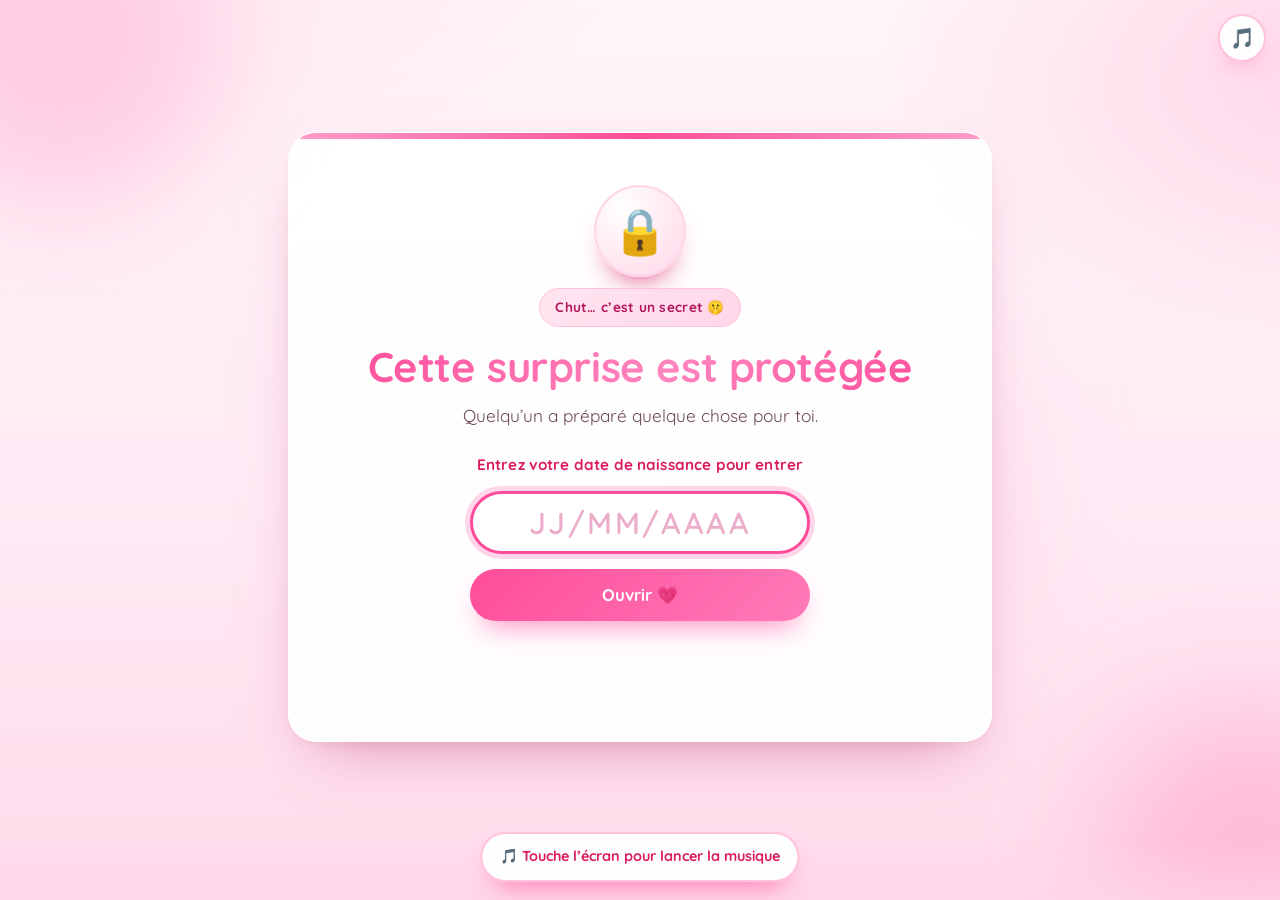
==== commit ee1350d0: "Mot de passe et quiz personnalise" ====
--- a/page10.html
+++ b/page10.html
@@ -111,7 +111,7 @@
         <button type="button" class="btn btn--ghost" id="fireworksBtn">Feu d’artifice 🎆</button>
         <button type="button" class="btn btn--ghost" id="moreLove">Encore des cœurs 💞</button>
       </div>
-      <p class="lead"><a class="link-soft" href="index.html">Relire depuis le début ✨</a></p>
+      <p class="lead"><a class="link-soft" href="accueil.html">Relire depuis le début ✨</a></p>
 
     </section>
   </main>
--- a/css/style.css
+++ b/css/style.css
@@ -2709,3 +2709,126 @@
     animation: none;
   }
 }
+
+/* --------------------------------------------------------------------------
+   30. Page du mot de passe
+   -------------------------------------------------------------------------- */
+
+.sr-only {
+  position: absolute;
+  width: 1px;
+  height: 1px;
+  padding: 0;
+  margin: -1px;
+  overflow: hidden;
+  clip: rect(0, 0, 0, 0);
+  white-space: nowrap;
+  border: 0;
+}
+
+.card--lock {
+  text-align: center;
+}
+
+.lock-emblem {
+  width: 92px;
+  height: 92px;
+  margin: 0 auto 0.7rem;
+  display: grid;
+  place-items: center;
+  font-size: 2.8rem;
+  line-height: 1;
+  border-radius: 50%;
+  background: radial-gradient(circle at 30% 25%, #fff, var(--pink-light));
+  border: 2px solid var(--pink-light);
+  box-shadow: 0 18px 30px -18px var(--pink-dark);
+  animation: floaty 3s ease-in-out infinite;
+}
+
+.card--lock.is-unlocked .lock-emblem {
+  animation: unlockPop 0.9s cubic-bezier(0.3, 1.5, 0.5, 1) both;
+}
+
+@keyframes unlockPop {
+  0% { transform: scale(1) rotate(0); }
+  40% { transform: scale(1.35) rotate(-12deg); }
+  100% { transform: scale(1.12) rotate(0); }
+}
+
+.lock-form {
+  display: flex;
+  flex-direction: column;
+  gap: 0.9rem;
+  max-width: 340px;
+  margin: 1.3rem auto 0;
+}
+
+.lock-input {
+  width: 100%;
+  min-height: 62px;
+  padding: 0.6rem 1rem;
+  text-align: center;
+  font-family: inherit;
+  font-size: clamp(1.5rem, 6vw, 1.9rem);
+  font-weight: 700;
+  letter-spacing: 0.1em;
+  color: var(--pink-deep);
+  background: #fff;
+  border: 3px solid var(--pink-light);
+  border-radius: var(--radius-pill);
+  transition: border-color 0.2s ease, box-shadow 0.2s ease;
+}
+
+.lock-input::placeholder {
+  color: hsl(var(--hue) 60% 80%);
+  font-weight: 600;
+  letter-spacing: 0.08em;
+}
+
+.lock-input:focus {
+  outline: none;
+  border-color: var(--pink);
+  box-shadow: 0 0 0 5px hsl(var(--hue) 100% 65% / 0.22);
+}
+
+.lock-input.is-wrong {
+  border-color: var(--pink-dark);
+  background: var(--pink-soft);
+}
+
+.lock-input:disabled {
+  opacity: 0.7;
+}
+
+.lock-form.is-shake {
+  animation: lockShake 0.5s ease both;
+}
+
+@keyframes lockShake {
+  10%, 90% { transform: translateX(-2px); }
+  20%, 80% { transform: translateX(4px); }
+  30%, 50%, 70% { transform: translateX(-8px); }
+  40%, 60% { transform: translateX(8px); }
+}
+
+.lock-msg {
+  min-height: 3.2em;
+  margin: 0.9rem auto 0;
+  max-width: 340px;
+  font-weight: 700;
+  line-height: 1.45;
+  color: var(--pink-dark);
+  white-space: pre-line;
+}
+
+.lock-label {
+  margin: 0;
+  font-size: 0.95rem;
+  font-weight: 700;
+  letter-spacing: 0.01em;
+  color: var(--pink-dark);
+}
+
+.lock-label {
+  text-wrap: balance;
+}
